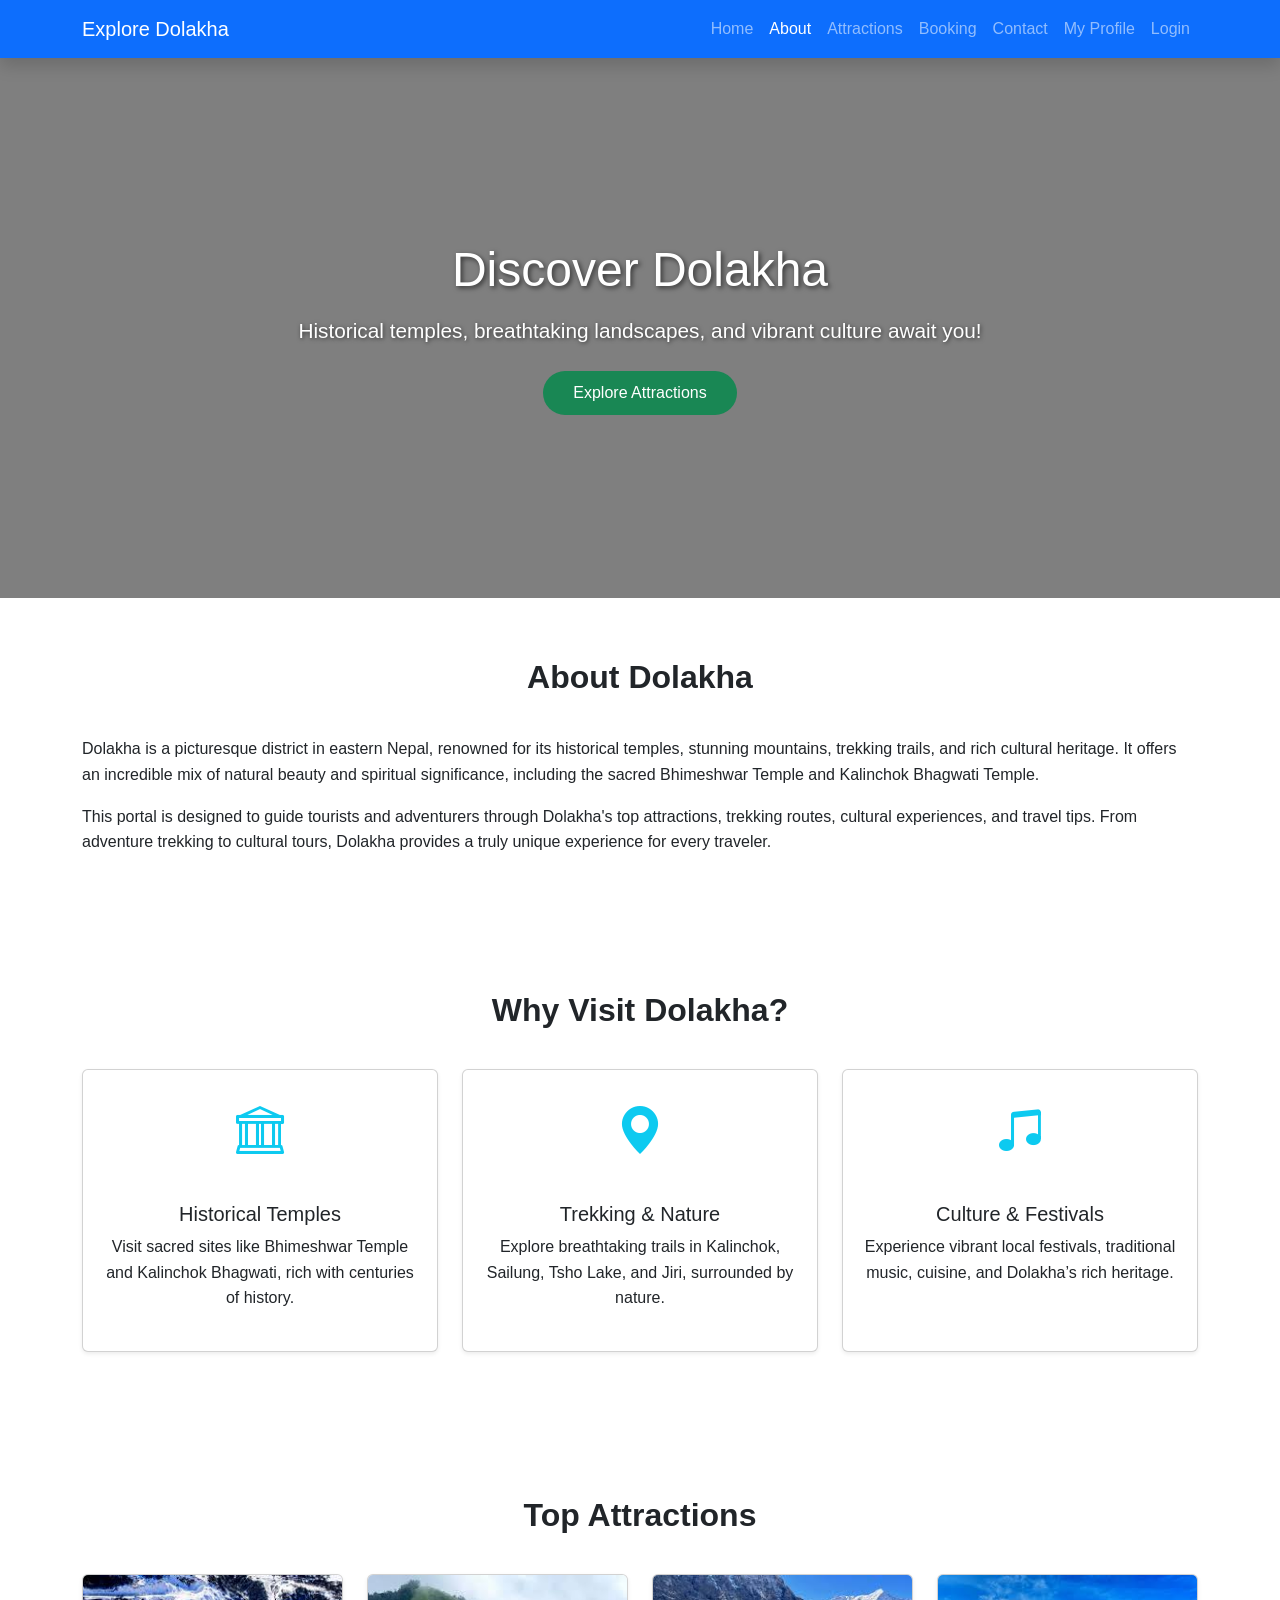
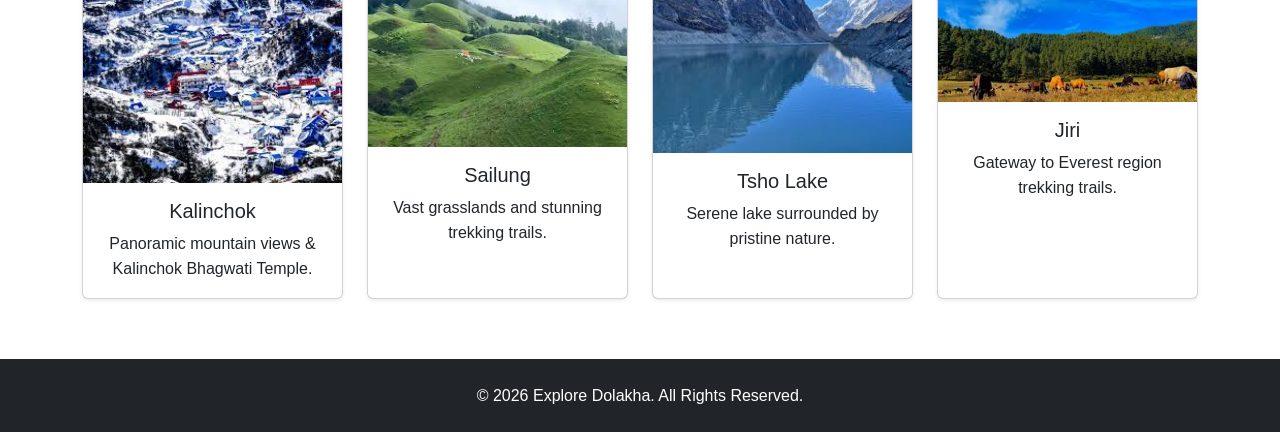
==== about.html @ aecb77c2 "Initial commit with all project files" ====
<!DOCTYPE html>
<html lang="en">
<head>
<meta charset="UTF-8">
<meta name="viewport" content="width=device-width, initial-scale=1.0">
<title>About Dolakha</title>
<link href="https://cdn.jsdelivr.net/npm/bootstrap@5.3.2/dist/css/bootstrap.min.css" rel="stylesheet">
<link rel="stylesheet" href="https://cdn.jsdelivr.net/npm/bootstrap-icons@1.11.1/font/bootstrap-icons.css">
<style>
    /* ===== Global Styles ===== */
    body {
        font-family: 'Segoe UI', sans-serif;
        line-height: 1.6;
    }
    h2, h3 {
        font-weight: 700;
    }

    /* ===== Hero Section ===== */
    .hero-section {
        background: url('images/dolakha_banner.jpg') center/cover no-repeat;
        height: 60vh;
        display: flex;
        align-items: center;
        justify-content: center;
        text-align: center;
        color: white;
        position: relative;
    }
    .hero-section::after {
        content: '';
        position: absolute;
        inset: 0;
        background: rgba(0,0,0,0.5);
    }
    .hero-section .content {
        position: relative;
        z-index: 1;
    }
    .hero-section h1 {
        font-size: 3rem;
        margin-bottom: 1rem;
        text-shadow: 2px 2px 5px rgba(0,0,0,0.6);
    }
    .hero-section p {
        font-size: 1.3rem;
        margin-bottom: 1.5rem;
        text-shadow: 1px 1px 4px rgba(0,0,0,0.6);
    }
    .hero-section .btn-primary {
        border-radius: 50px;
        padding: 10px 30px;
        background: #198754;
        border: none;
        transition: 0.3s;
    }
    .hero-section .btn-primary:hover {
        background: #0dcaf0;
    }

    /* ===== Card Hover Effects ===== */
    .card:hover {
        transform: translateY(-10px);
        transition: 0.3s;
        box-shadow: 0 8px 20px rgba(0,0,0,0.2);
    }

    /* ===== Feature Icons ===== */
    .feature-icon {
        font-size: 3rem;
        color: #0dcaf0;
        margin-bottom: 15px;
    }

    /* ===== Section Styling ===== */
    section {
        padding: 60px 0;
    }
    .section-title {
        margin-bottom: 40px;
    }

    /* ===== Footer ===== */
    footer p {
        margin: 0;
    }

    /* ===== Responsive ===== */
    @media (max-width: 768px) {
        .hero-section h1 { font-size: 2rem; }
        .hero-section p { font-size: 1rem; }
    }
</style>
</head>
<body>

<!-- Navbar -->
<nav class="navbar navbar-expand-lg navbar-dark bg-primary shadow">
    <div class="container">
        <a class="navbar-brand" href="index.html">Explore Dolakha</a>
        <button class="navbar-toggler" type="button" data-bs-toggle="collapse" data-bs-target="#navbarNav">
            <span class="navbar-toggler-icon"></span>
        </button>
        <div class="collapse navbar-collapse" id="navbarNav">
            <ul class="navbar-nav ms-auto">
                <li class="nav-item"><a class="nav-link" href="index.html">Home</a></li>
                <li class="nav-item"><a class="nav-link active" href="about.html">About</a></li>
                <li class="nav-item"><a class="nav-link" href="attractions.html">Attractions</a></li>
                <li class="nav-item"><a class="nav-link" href="booking.html">Booking</a></li>
                <li class="nav-item"><a class="nav-link" href="contact.html">Contact</a></li>
                <li class="nav-item"><a class="nav-link" href="my_profile.html">My Profile</a></li>
                <li class="nav-item"><a class="nav-link" href="login.html">Login</a></li>
            </ul>
        </div>
    </div>
</nav>

<!-- Hero Section -->
<header class="hero-section">
    <div class="content text-center">
        <h1>Discover Dolakha</h1>
        <p>Historical temples, breathtaking landscapes, and vibrant culture await you!</p>
        <a href="attractions.html" class="btn btn-primary">Explore Attractions</a>
    </div>
</header>

<!-- About Dolakha -->
<section class="container about-text">
    <h2 class="text-center section-title">About Dolakha</h2>
    <p>Dolakha is a picturesque district in eastern Nepal, renowned for its historical temples, stunning mountains, trekking trails, and rich cultural heritage. It offers an incredible mix of natural beauty and spiritual significance, including the sacred Bhimeshwar Temple and Kalinchok Bhagwati Temple.</p>
    <p>This portal is designed to guide tourists and adventurers through Dolakha's top attractions, trekking routes, cultural experiences, and travel tips. From adventure trekking to cultural tours, Dolakha provides a truly unique experience for every traveler.</p>
</section>

<!-- Why Visit Dolakha -->
<section class="container">
    <h2 class="text-center section-title">Why Visit Dolakha?</h2>
    <div class="row text-center">
        <div class="col-md-4 mb-4">
            <div class="card shadow-sm h-100 py-4">
                <div class="feature-icon"><i class="bi bi-bank"></i></div>
                <div class="card-body">
                    <h5 class="card-title">Historical Temples</h5>
                    <p class="card-text">Visit sacred sites like Bhimeshwar Temple and Kalinchok Bhagwati, rich with centuries of history.</p>
                </div>
            </div>
        </div>
        <div class="col-md-4 mb-4">
            <div class="card shadow-sm h-100 py-4">
                <div class="feature-icon"><i class="bi bi-geo-alt-fill"></i></div>
                <div class="card-body">
                    <h5 class="card-title">Trekking & Nature</h5>
                    <p class="card-text">Explore breathtaking trails in Kalinchok, Sailung, Tsho Lake, and Jiri, surrounded by nature.</p>
                </div>
            </div>
        </div>
        <div class="col-md-4 mb-4">
            <div class="card shadow-sm h-100 py-4">
                <div class="feature-icon"><i class="bi bi-music-note-beamed"></i></div>
                <div class="card-body">
                    <h5 class="card-title">Culture & Festivals</h5>
                    <p class="card-text">Experience vibrant local festivals, traditional music, cuisine, and Dolakha’s rich heritage.</p>
                </div>
            </div>
        </div>
    </div>
</section>

<!-- Top Attractions -->
<section class="container">
    <h2 class="text-center section-title">Top Attractions</h2>
    <div class="row g-4">
        <div class="col-md-3">
            <div class="card shadow-sm h-100">
                <img src="image/download (1).jpg" class="card-img-top" alt="Kalinchok">
                <div class="card-body text-center">
                    <h5 class="card-title">Kalinchok</h5>
                    <p class="card-text">Panoramic mountain views & Kalinchok Bhagwati Temple.</p>
                </div>
            </div>
        </div>
        <div class="col-md-3">
            <div class="card shadow-sm h-100">
                <img src="image/download.jpg" class="card-img-top" alt="Sailung">
                <div class="card-body text-center">
                    <h5 class="card-title">Sailung</h5>
                    <p class="card-text">Vast grasslands and stunning trekking trails.</p>
                </div>
            </div>
        </div>
        <div class="col-md-3">
            <div class="card shadow-sm h-100">
                <img src="image/download (2).jpg" class="card-img-top" alt="Tsho Lake">
                <div class="card-body text-center">
                    <h5 class="card-title">Tsho Lake</h5>
                    <p class="card-text">Serene lake surrounded by pristine nature.</p>
                </div>
            </div>
        </div>
        <div class="col-md-3">
            <div class="card shadow-sm h-100">
                <img src="image/download (3).jpg" class="card-img-top" alt="Jiri">
                <div class="card-body text-center">
                    <h5 class="card-title">Jiri</h5>
                    <p class="card-text">Gateway to Everest region trekking trails.</p>
                </div>
            </div>
        </div>
    </div>
</section>

<!-- Footer -->
<footer class="bg-dark text-white text-center py-4">
    <p>&copy; 2026 Explore Dolakha. All Rights Reserved.</p>
</footer>

<script src="https://cdn.jsdelivr.net/npm/bootstrap@5.3.2/dist/js/bootstrap.bundle.min.js"></script>
</body>
</html>
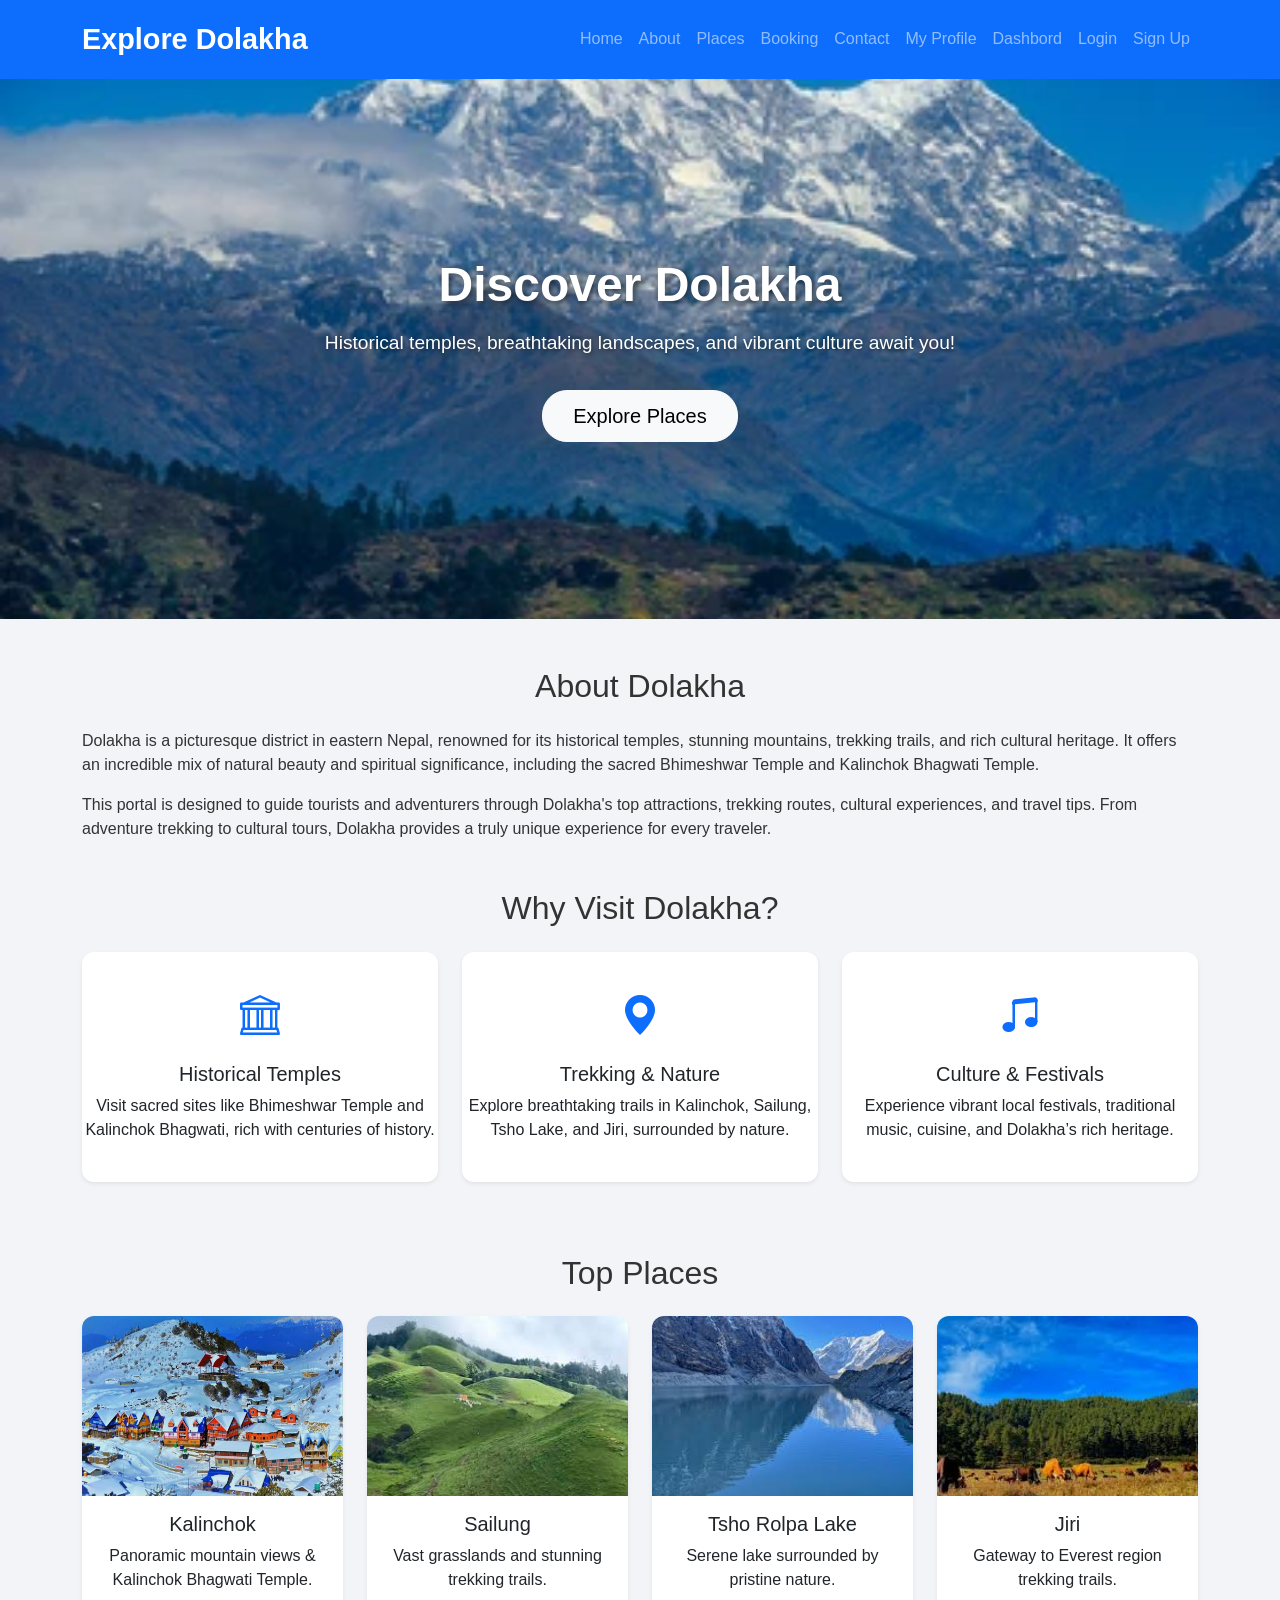
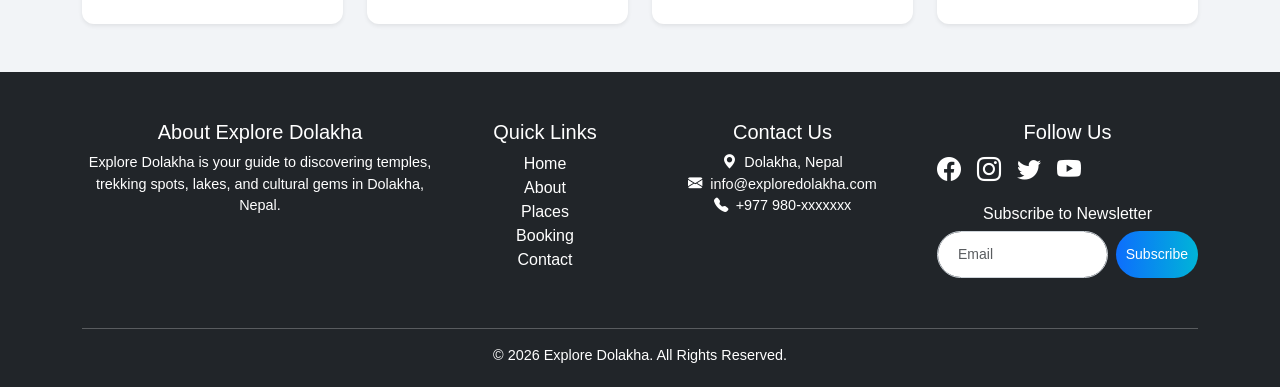
==== commit 83c47140: "Initial project setup" ====
--- a/about.html
+++ b/about.html
@@ -3,94 +3,14 @@
 <head>
 <meta charset="UTF-8">
 <meta name="viewport" content="width=device-width, initial-scale=1.0">
-<title>About Dolakha</title>
+<title>About Dolakha - Explore Dolakha</title>
+
+<!-- Bootstrap CSS -->
 <link href="https://cdn.jsdelivr.net/npm/bootstrap@5.3.2/dist/css/bootstrap.min.css" rel="stylesheet">
 <link rel="stylesheet" href="https://cdn.jsdelivr.net/npm/bootstrap-icons@1.11.1/font/bootstrap-icons.css">
-<style>
-    /* ===== Global Styles ===== */
-    body {
-        font-family: 'Segoe UI', sans-serif;
-        line-height: 1.6;
-    }
-    h2, h3 {
-        font-weight: 700;
-    }
 
-    /* ===== Hero Section ===== */
-    .hero-section {
-        background: url('images/dolakha_banner.jpg') center/cover no-repeat;
-        height: 60vh;
-        display: flex;
-        align-items: center;
-        justify-content: center;
-        text-align: center;
-        color: white;
-        position: relative;
-    }
-    .hero-section::after {
-        content: '';
-        position: absolute;
-        inset: 0;
-        background: rgba(0,0,0,0.5);
-    }
-    .hero-section .content {
-        position: relative;
-        z-index: 1;
-    }
-    .hero-section h1 {
-        font-size: 3rem;
-        margin-bottom: 1rem;
-        text-shadow: 2px 2px 5px rgba(0,0,0,0.6);
-    }
-    .hero-section p {
-        font-size: 1.3rem;
-        margin-bottom: 1.5rem;
-        text-shadow: 1px 1px 4px rgba(0,0,0,0.6);
-    }
-    .hero-section .btn-primary {
-        border-radius: 50px;
-        padding: 10px 30px;
-        background: #198754;
-        border: none;
-        transition: 0.3s;
-    }
-    .hero-section .btn-primary:hover {
-        background: #0dcaf0;
-    }
-
-    /* ===== Card Hover Effects ===== */
-    .card:hover {
-        transform: translateY(-10px);
-        transition: 0.3s;
-        box-shadow: 0 8px 20px rgba(0,0,0,0.2);
-    }
-
-    /* ===== Feature Icons ===== */
-    .feature-icon {
-        font-size: 3rem;
-        color: #0dcaf0;
-        margin-bottom: 15px;
-    }
-
-    /* ===== Section Styling ===== */
-    section {
-        padding: 60px 0;
-    }
-    .section-title {
-        margin-bottom: 40px;
-    }
-
-    /* ===== Footer ===== */
-    footer p {
-        margin: 0;
-    }
-
-    /* ===== Responsive ===== */
-    @media (max-width: 768px) {
-        .hero-section h1 { font-size: 2rem; }
-        .hero-section p { font-size: 1rem; }
-    }
-</style>
+<!-- Custom CSS -->
+<link rel="stylesheet" href="style.css">
 </head>
 <body>
 
@@ -102,79 +22,77 @@
             <span class="navbar-toggler-icon"></span>
         </button>
         <div class="collapse navbar-collapse" id="navbarNav">
-            <ul class="navbar-nav ms-auto">
-                <li class="nav-item"><a class="nav-link" href="index.html">Home</a></li>
-                <li class="nav-item"><a class="nav-link active" href="about.html">About</a></li>
-                <li class="nav-item"><a class="nav-link" href="attractions.html">Attractions</a></li>
-                <li class="nav-item"><a class="nav-link" href="booking.html">Booking</a></li>
-                <li class="nav-item"><a class="nav-link" href="contact.html">Contact</a></li>
-                <li class="nav-item"><a class="nav-link" href="my_profile.html">My Profile</a></li>
-                <li class="nav-item"><a class="nav-link" href="login.html">Login</a></li>
-            </ul>
+        <ul class="navbar-nav ms-auto">
+        <li class="nav-item"><a class="nav-link" href="index.html">Home</a></li>
+        <li class="nav-item"><a class="nav-link" href="about.html">About</a></li>
+        <li class="nav-item"><a class="nav-link" href="places.html">Places</a></li>
+        <li class="nav-item"><a class="nav-link" href="booking.html">Booking</a></li>
+        <li class="nav-item"><a class="nav-link" href="contact.html">Contact</a></li>
+        <li class="nav-item"><a class="nav-link" href="my_profile.html">My Profile</a></li>
+        <li class="nav-item"><a class="nav-link" href="dashboard.html">Dashbord</a></li>
+        <li class="nav-item"><a class="nav-link" href="login.html">Login</a></li>
+        <li class="nav-item"><a class="nav-link " href="signup.html">Sign Up</a></li>
+      </ul>
         </div>
     </div>
 </nav>
 
 <!-- Hero Section -->
-<header class="hero-section">
-    <div class="content text-center">
-        <h1>Discover Dolakha</h1>
-        <p>Historical temples, breathtaking landscapes, and vibrant culture await you!</p>
-        <a href="attractions.html" class="btn btn-primary">Explore Attractions</a>
+<!-- Hero Section -->
+<header class="hero-section text-center text-white d-flex align-items-center justify-content-center" 
+        style="height: 60vh; background: url('image/about.webp') center/cover no-repeat;">
+    <div class="hero-content">
+        <h1 class="display-4 fw-bold">Discover Dolakha</h1>
+        <p class="lead">Historical temples, breathtaking landscapes, and vibrant culture await you!</p>
+        <a href="places.html" class="btn btn-light btn-lg mt-3">Explore Places</a>
     </div>
 </header>
 
-<!-- About Dolakha -->
-<section class="container about-text">
-    <h2 class="text-center section-title">About Dolakha</h2>
+<!-- About Section -->
+<section class="container my-5">
+    <h2 class="text-center mb-4">About Dolakha</h2>
     <p>Dolakha is a picturesque district in eastern Nepal, renowned for its historical temples, stunning mountains, trekking trails, and rich cultural heritage. It offers an incredible mix of natural beauty and spiritual significance, including the sacred Bhimeshwar Temple and Kalinchok Bhagwati Temple.</p>
     <p>This portal is designed to guide tourists and adventurers through Dolakha's top attractions, trekking routes, cultural experiences, and travel tips. From adventure trekking to cultural tours, Dolakha provides a truly unique experience for every traveler.</p>
 </section>
 
-<!-- Why Visit Dolakha -->
-<section class="container">
-    <h2 class="text-center section-title">Why Visit Dolakha?</h2>
+<!-- Why Visit Section -->
+<section class="container my-5">
+    <h2 class="text-center mb-4">Why Visit Dolakha?</h2>
     <div class="row text-center">
         <div class="col-md-4 mb-4">
             <div class="card shadow-sm h-100 py-4">
-                <div class="feature-icon"><i class="bi bi-bank"></i></div>
-                <div class="card-body">
-                    <h5 class="card-title">Historical Temples</h5>
-                    <p class="card-text">Visit sacred sites like Bhimeshwar Temple and Kalinchok Bhagwati, rich with centuries of history.</p>
-                </div>
+                <i class="bi bi-bank fs-1 text-primary mb-3"></i>
+                <h5>Historical Temples</h5>
+                <p>Visit sacred sites like Bhimeshwar Temple and Kalinchok Bhagwati, rich with centuries of history.</p>
             </div>
         </div>
         <div class="col-md-4 mb-4">
             <div class="card shadow-sm h-100 py-4">
-                <div class="feature-icon"><i class="bi bi-geo-alt-fill"></i></div>
-                <div class="card-body">
-                    <h5 class="card-title">Trekking & Nature</h5>
-                    <p class="card-text">Explore breathtaking trails in Kalinchok, Sailung, Tsho Lake, and Jiri, surrounded by nature.</p>
-                </div>
+                <i class="bi bi-geo-alt-fill fs-1 text-primary mb-3"></i>
+                <h5>Trekking & Nature</h5>
+                <p>Explore breathtaking trails in Kalinchok, Sailung, Tsho Lake, and Jiri, surrounded by nature.</p>
             </div>
         </div>
         <div class="col-md-4 mb-4">
             <div class="card shadow-sm h-100 py-4">
-                <div class="feature-icon"><i class="bi bi-music-note-beamed"></i></div>
-                <div class="card-body">
-                    <h5 class="card-title">Culture & Festivals</h5>
-                    <p class="card-text">Experience vibrant local festivals, traditional music, cuisine, and Dolakha’s rich heritage.</p>
-                </div>
+                <i class="bi bi-music-note-beamed fs-1 text-primary mb-3"></i>
+                <h5>Culture & Festivals</h5>
+                <p>Experience vibrant local festivals, traditional music, cuisine, and Dolakha’s rich heritage.</p>
             </div>
         </div>
     </div>
 </section>
 
-<!-- Top Attractions -->
-<section class="container">
-    <h2 class="text-center section-title">Top Attractions</h2>
+<!-- Top Attractions Section -->
+<section class="container my-5">
+    <h2 class="text-center mb-4">Top Places</h2>
     <div class="row g-4">
         <div class="col-md-3">
             <div class="card shadow-sm h-100">
                 <img src="image/download (1).jpg" class="card-img-top" alt="Kalinchok">
                 <div class="card-body text-center">
-                    <h5 class="card-title">Kalinchok</h5>
-                    <p class="card-text">Panoramic mountain views & Kalinchok Bhagwati Temple.</p>
+                    <h5>Kalinchok</h5>
+                    <p>Panoramic mountain views & Kalinchok Bhagwati Temple.</p>
                 </div>
             </div>
         </div>
@@ -182,17 +100,17 @@
             <div class="card shadow-sm h-100">
                 <img src="image/download.jpg" class="card-img-top" alt="Sailung">
                 <div class="card-body text-center">
-                    <h5 class="card-title">Sailung</h5>
-                    <p class="card-text">Vast grasslands and stunning trekking trails.</p>
+                    <h5>Sailung</h5>
+                    <p>Vast grasslands and stunning trekking trails.</p>
                 </div>
             </div>
         </div>
         <div class="col-md-3">
             <div class="card shadow-sm h-100">
-                <img src="image/download (2).jpg" class="card-img-top" alt="Tsho Lake">
+                <img src="image/download (2).jpg" class="card-img-top" alt="Tsho Rolpa Lake">
                 <div class="card-body text-center">
-                    <h5 class="card-title">Tsho Lake</h5>
-                    <p class="card-text">Serene lake surrounded by pristine nature.</p>
+                    <h5>Tsho Rolpa Lake</h5>
+                    <p>Serene lake surrounded by pristine nature.</p>
                 </div>
             </div>
         </div>
@@ -200,8 +118,8 @@
             <div class="card shadow-sm h-100">
                 <img src="image/download (3).jpg" class="card-img-top" alt="Jiri">
                 <div class="card-body text-center">
-                    <h5 class="card-title">Jiri</h5>
-                    <p class="card-text">Gateway to Everest region trekking trails.</p>
+                    <h5>Jiri</h5>
+                    <p>Gateway to Everest region trekking trails.</p>
                 </div>
             </div>
         </div>
@@ -209,10 +127,61 @@
 </section>
 
 <!-- Footer -->
-<footer class="bg-dark text-white text-center py-4">
-    <p>&copy; 2026 Explore Dolakha. All Rights Reserved.</p>
+<!-- Footer -->
+<footer class="bg-dark text-white pt-5">
+    <div class="container">
+        <div class="row">
+
+            <!-- About Section -->
+            <div class="col-md-4 mb-4">
+                <h5>About Explore Dolakha</h5>
+                <p>Explore Dolakha is your guide to discovering temples, trekking spots, lakes, and cultural gems in Dolakha, Nepal.</p>
+            </div>
+
+            <!-- Quick Links -->
+            <div class="col-md-2 mb-4">
+                <h5>Quick Links</h5>
+                <ul class="list-unstyled">
+                    <li><a href="index.html" class="text-white text-decoration-none">Home</a></li>
+                    <li><a href="about.html" class="text-white text-decoration-none">About</a></li>
+                    <li><a href="places.html" class="text-white text-decoration-none">Places</a></li>
+                    <li><a href="booking.html" class="text-white text-decoration-none">Booking</a></li>
+                    <li><a href="contact.html" class="text-white text-decoration-none">Contact</a></li>
+                </ul>
+            </div>
+
+            <!-- Contact Info -->
+            <div class="col-md-3 mb-4">
+                <h5>Contact Us</h5>
+                <p><i class="bi bi-geo-alt-fill me-2"></i>Dolakha, Nepal</p>
+                <p><i class="bi bi-envelope-fill me-2"></i>info@exploredolakha.com</p>
+                <p><i class="bi bi-telephone-fill me-2"></i>+977 980-xxxxxxx</p>
+            </div>
+
+            <!-- Newsletter / Social Media -->
+            <div class="col-md-3 mb-4">
+                <h5>Follow Us</h5>
+                <div class="d-flex mb-3">
+                    <a href="#" class="text-white fs-4 me-3"><i class="bi bi-facebook"></i></a>
+                    <a href="#" class="text-white fs-4 me-3"><i class="bi bi-instagram"></i></a>
+                    <a href="#" class="text-white fs-4 me-3"><i class="bi bi-twitter"></i></a>
+                    <a href="#" class="text-white fs-4"><i class="bi bi-youtube"></i></a>
+                </div>
+                <h6>Subscribe to Newsletter</h6>
+                <form class="d-flex" action="#" method="post">
+                    <input type="email" class="form-control form-control-sm me-2" placeholder="Email" required>
+                    <button class="btn btn-primary btn-sm" type="submit">Subscribe</button>
+                </form>
+            </div>
+
+        </div>
+        <hr class="bg-light">
+        <p class="text-center mb-0">&copy; 2026 Explore Dolakha. All Rights Reserved.</p>
+    </div>
 </footer>
 
+<!-- Bootstrap JS -->
 <script src="https://cdn.jsdelivr.net/npm/bootstrap@5.3.2/dist/js/bootstrap.bundle.min.js"></script>
+
 </body>
-</html>
+</html>
--- a/style.css
+++ b/style.css
@@ -0,0 +1,521 @@
+/* ================= General Styles ================= */
+body {
+    font-family: 'Segoe UI', Tahoma, Geneva, Verdana, sans-serif;
+    background-color: #f8f9fa;
+    color: #333;
+    margin: 0;
+    padding: 0;
+}
+
+/* ================= Navbar ================= */
+.navbar {
+    padding: 0.8rem 1rem;
+}
+.navbar-brand {
+    font-size: 1.8rem;
+    font-weight: bold;
+}
+.nav-link {
+    font-size: 1rem;
+    transition: color 0.3s;
+}
+.nav-link.active {
+    font-weight: bold;
+    color: #fff !important;
+}
+.nav-link:hover {
+    color: #0b5ed7 !important;
+}
+
+/* ================= Hero Section ================= */
+.hero-section {
+    position: relative;
+    display: flex;
+    align-items: center;
+    justify-content: center;
+    text-align: center;
+    color: white;
+    height: 60-70vh;
+   
+}
+
+.hero-section h1 {
+    font-size: 3rem;
+    font-weight: 700;
+    text-shadow: 2px 2px 6px rgba(0,0,0,0.5);
+}
+
+.hero-section p {
+    font-size: 1.2rem;
+    margin-top: 1rem;
+    text-shadow: 1px 1px 4px rgba(0,0,0,0.5);
+}
+
+.hero-section .btn {
+    margin-top: 1.5rem;
+    border-radius: 25px;
+    padding: 10px 30px;
+}
+
+/* ================= Section Titles ================= */
+.section-title {
+    font-size: 2rem;
+    font-weight: 700;
+    color: #0d6efd;
+    margin-bottom: 2rem;
+    text-align: center;
+}
+
+/* ================= Cards ================= */
+.card {
+    border-radius: 12px;
+    transition: transform 0.3s ease, box-shadow 0.3s ease;
+    border: none;
+}
+.card:hover {
+    transform: translateY(-5px);
+    box-shadow: 0 15px 25px rgba(0, 0, 0, 0.2);
+}
+
+.card-img-top {
+    border-top-left-radius: 12px;
+    border-top-right-radius: 12px;
+    height: 180px;
+    object-fit: cover;
+}
+
+.card-title {
+    font-weight: 600;
+    margin-bottom: 0.5rem;
+}
+
+.card-text {
+    font-size: 0.95rem;
+    color: #555;
+}
+
+/* Feature icon in About page */
+.card .feature-icon {
+    font-size: 2.5rem;
+    color: #0d6efd;
+    margin-bottom: 1rem;
+}
+
+/* Buttons */
+.btn-primary {
+    border-radius: 25px;
+    padding: 0.5rem 1.5rem;
+    transition: all 0.3s ease;
+}
+.btn-primary:hover {
+    background-color: #0b5ed7;
+    transform: translateY(-2px);
+}
+
+/* ================= Modals ================= */
+.modal-header {
+    border-bottom: none;
+    border-top-left-radius: 12px;
+    border-top-right-radius: 12px;
+}
+.modal-body {
+    font-size: 0.95rem;
+}
+
+/* ================= Forms ================= */
+form input,
+form select,
+form textarea {
+    border-radius: 25px;
+    padding: 10px 15px;
+}
+form .input-group-text {
+    border-radius: 25px 0 0 25px;
+    background-color: #fff;
+}
+
+/* ================= Profile Page ================= */
+.profile-container {
+    display: flex;
+    justify-content: center;
+    padding: 50px 0;
+}
+
+.profile-card {
+    background-color: #fff;
+    border-radius: 20px;
+    width: 400px;
+    text-align: center;
+    padding: 20px;
+}
+
+.profile-card .avatar {
+    width: 120px;
+    height: 120px;
+    border-radius: 50%;
+    object-fit: cover;
+    margin-bottom: 15px;
+}
+
+.profile-body h2 {
+    font-weight: 700;
+}
+
+.profile-body p {
+    color: #666;
+    margin-bottom: 10px;
+}
+
+.profile-stats {
+    display: flex;
+    justify-content: space-around;
+    margin-bottom: 15px;
+}
+
+.profile-stats div h5 {
+    font-weight: 700;
+}
+
+/* ================= Footer ================= */
+footer {
+    background-color: #212529;
+    color: #f8f9fa;
+    padding: 20px 0;
+    text-align: center;
+}
+footer p {
+    margin: 0;
+    font-size: 0.9rem;
+}
+footer a {
+    color: #0d6efd;
+    text-decoration: none;
+    transition: color 0.3s;
+}
+footer a:hover {
+    color: #0b5ed7;
+}
+
+/* ================= Responsive ================= */
+@media (max-width: 768px) {
+    .hero-section {
+        height: 45vh;
+    }
+    .hero-section h1 {
+        font-size: 2rem;
+    }
+    .hero-section p {
+        font-size: 1rem;
+    }
+    .card-img-top {
+        height: 150px;
+    }
+    .profile-container {
+        padding: 30px 15px;
+    }
+}
+
+/* my profile */
+/* General Body */
+body {
+    font-family: 'Arial', sans-serif;
+    background: #f0f4f8;
+    margin: 0;
+}
+
+/* Sidebar */
+.sidebar {
+    height: 100vh;
+    background: #0d6efd;
+    color: #fff;
+    padding-top: 30px;
+    position: fixed;
+    width: 220px;
+}
+
+.sidebar a {
+    display: block;
+    color: #fff;
+    padding: 12px 20px;
+    text-decoration: none;
+    margin-bottom: 5px;
+    border-radius: 8px;
+    transition: 0.3s;
+}
+
+.sidebar a:hover,
+.sidebar a.active {
+    background: #0056b3;
+}
+
+/* Main Content */
+.main-content {
+    margin-left: 240px;
+    padding: 40px;
+}
+
+/* Profile Card */
+.profile-card {
+    position: relative;
+    max-width: 800px;
+    background: #fff;
+    border-radius: 20px;
+}
+
+.profile-card .avatar {
+    width: 140px;
+    height: 140px;
+    position: absolute;
+    top: 80px;
+    left: 50%;
+    transform: translateX(-50%);
+    border: 5px solid #fff;
+    object-fit: cover;
+    transition: transform 0.3s;
+}
+
+.profile-card .avatar:hover {
+    transform: translateX(-50%) scale(1.05);
+}
+
+.profile-section {
+    padding-top: 100px;
+    padding-bottom: 60px;
+}
+
+.profile-stats div h5 {
+    margin-bottom: 0;
+    font-weight: bold;
+}
+
+/* login css */
+/* ===== General ===== */
+body {
+    font-family: 'Poppins', sans-serif;
+    background: #f2f4f7;
+    margin: 0;
+    padding: 0;
+}
+
+/* ===== Navbar ===== */
+.navbar {
+    box-shadow: 0 4px 8px rgba(0,0,0,0.1);
+}
+.navbar .nav-link.active {
+    font-weight: 600;
+    color: #ffdd57 !important;
+}
+
+/* ===== Login / SignUp Wrapper ===== */
+.login-wrapper {
+    min-height: 85vh;
+}
+
+/* ===== Left Side (Image & Overlay) ===== */
+.login-left {
+    background: url('images/background.jpg') no-repeat center center;
+    background-size: cover;
+    flex: 1;
+    display: flex;
+    align-items: center;
+    justify-content: center;
+    position: relative;
+}
+.login-left::before {
+    content: '';
+    position: absolute;
+    inset: 0;
+    background: rgba(0,0,0,0.55);
+    border-radius: 0 15px 15px 0;
+}
+.login-left .overlay {
+    position: relative;
+    color: #fff;
+    z-index: 1;
+    text-align: center;
+    max-width: 300px;
+}
+.login-left h1 {
+    font-size: 2rem;
+    margin-bottom: 10px;
+}
+.login-left p {
+    font-size: 1rem;
+}
+
+/* ===== Right Side Form ===== */
+.login-right {
+    flex: 1;
+    display: flex;
+    align-items: center;
+    justify-content: center;
+    padding: 30px;
+}
+.login-card {
+    width: 100%;
+    max-width: 400px;
+    background: #fff;
+    border-radius: 15px;
+    padding: 40px 30px;
+    box-shadow: 0 20px 40px rgba(0,0,0,0.1);
+    transition: transform 0.3s ease;
+}
+.login-card:hover {
+    transform: translateY(-5px);
+}
+
+/* ===== Form Fields ===== */
+.form-control {
+    border-radius: 50px;
+    padding: 12px 20px;
+    border: 1px solid #ced4da;
+    transition: all 0.3s ease;
+}
+.form-control:focus {
+    border-color: #0d6efd;
+    box-shadow: 0 0 0 0.2rem rgba(13, 110, 253, 0.25);
+}
+
+/* ===== Buttons ===== */
+.btn-primary {
+    border-radius: 50px;
+    padding: 10px;
+    font-weight: 500;
+    background: linear-gradient(90deg, #0d6efd, #00b4d8);
+    border: none;
+    transition: 0.3s;
+}
+.btn-primary:hover {
+    background: linear-gradient(90deg, #00b4d8, #0d6efd);
+}
+
+
+/* ===== Responsive ===== */
+@media (max-width: 992px) {
+    .login-left {
+        display: none;
+    }
+    .login-card {
+        padding: 30px 20px;
+    }
+}
+
+/* Dashboard */
+/* Dashboard Sidebar */
+.sidebar {
+    height: 100vh;
+    width: 220px;
+    position: fixed;
+    top: 0;
+    left: 0;
+    background: #0d6efd;
+    color: #fff;
+    padding-top: 30px;
+}
+
+.sidebar h3 {
+    color: #fff;
+    font-weight: 700;
+}
+
+.sidebar a {
+    display: block;
+    color: #fff;
+    padding: 12px 20px;
+    text-decoration: none;
+    margin-bottom: 5px;
+    border-radius: 8px;
+    transition: 0.3s;
+}
+
+.sidebar a:hover,
+.sidebar a.active {
+    background: #0056b3;
+}
+
+.main-content {
+    margin-left: 240px;
+    padding: 40px;
+}
+
+/* Dashboard cards */
+.card h2 {
+    font-size: 2rem;
+    font-weight: 700;
+    margin-bottom: 10px;
+}
+
+.card i {
+    margin-top: 10px;
+}
+
+/* Responsive */
+@media (max-width: 992px) {
+    .sidebar {
+        width: 100%;
+        height: auto;
+        position: relative;
+    }
+    .main-content {
+        margin-left: 0;
+        padding: 20px;
+    }
+    .row.g-4 .col-md-3 {
+        flex: 0 0 50%;
+        max-width: 50%;
+    }
+}
+@media (max-width: 576px) {
+    .row.g-4 .col-md-3 {
+        flex: 0 0 100%;
+        max-width: 100%;
+    }
+}
+/* Light Blue Footer */
+.footer-light {
+    background: linear-gradient(135deg, #E3F2FD, #BBDEFB);
+    color: #0d1b2a;
+}
+
+/* Headings */
+.footer-light h5,
+.footer-light h6 {
+    font-weight: 600;
+    margin-bottom: 15px;
+}
+
+/* Links */
+.footer-light a {
+    color: #0d1b2a;
+    transition: 0.3s;
+}
+
+.footer-light a:hover {
+    color: #1976D2;
+    padding-left: 5px;
+}
+
+/* Social Icons */
+.footer-light .fs-4 {
+    transition: 0.3s;
+}
+
+.footer-light .fs-4:hover {
+    color: #1976D2;
+    transform: scale(1.2);
+}
+
+/* Newsletter Button */
+.footer-light .btn-primary {
+    background-color: #1976D2;
+    border: none;
+}
+
+.footer-light .btn-primary:hover {
+    background-color: #0d47a1;
+}
+
+/* Bottom line */
+.footer-light hr {
+    border-color: rgba(0,0,0,0.2);
+}
